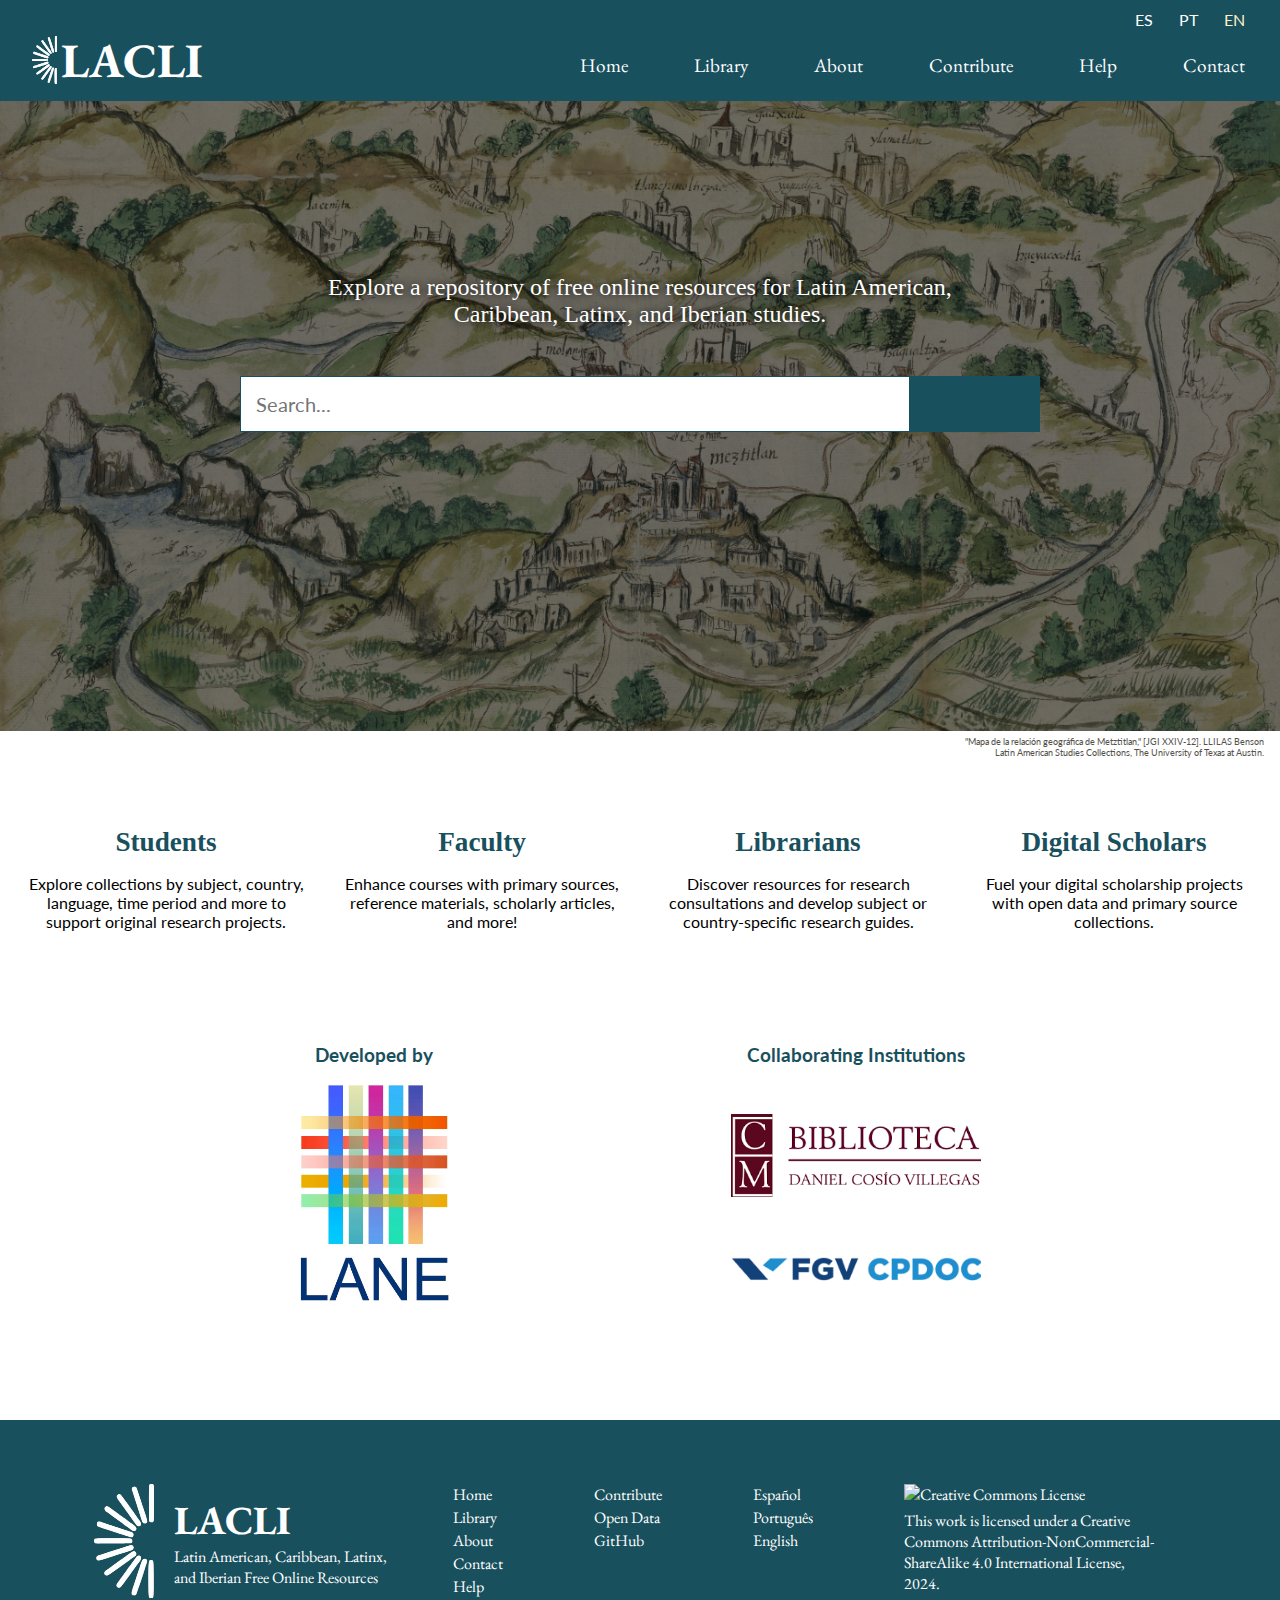
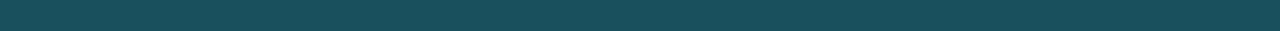
==== index.html @ 44d66b52 "comment out alert" ====
<!DOCTYPE html>
<html lang="en">
<head>
    <!-- Google tag (gtag.js) -->
    <script async src="https://www.googletagmanager.com/gtag/js?id=G-G8MVH2C5PD"></script>
    <script>
    window.dataLayer = window.dataLayer || [];
    function gtag(){dataLayer.push(arguments);}
    gtag('js', new Date());

    gtag('config', 'G-G8MVH2C5PD');
    </script>
    
    <meta charset="UTF-8">
    <meta http-equiv="X-UA-Compatible" content="IE=edge">
    <meta name="viewport" content="width=device-width, initial-scale=1.0">

    <meta name="description" content="Explore a repository of free online resources for Latin American, Caribbean, Latinx, and Iberian studies.">

    <link rel="icon" type="image/x-icon" href="favicon/favicon.ico">
    <link rel="apple-touch-icon" sizes="180x180" href="favicon/apple-touch-icon.png">
    <link rel="icon" type="image/png" sizes="32x32" href="favicon/favicon-32x32.png">
    <link rel="icon" type="image/png" sizes="16x16" href="favicon/favicon-16x16.png">
    <link rel="manifest" href="favicon/site.webmanifest">
    <link rel="mask-icon" href="favicon/safari-pinned-tab.svg" color="#19505c">
    <meta name="msapplication-TileColor" content="#19505c">
    <meta name="theme-color" content="#ffffff">

    <script src="https://kit.fontawesome.com/1d9765704f.js" crossorigin="anonymous"></script>
    <link rel="preconnect" href="https://fonts.googleapis.com">
    <link rel="preconnect" href="https://fonts.gstatic.com" crossorigin>
    <link href="https://fonts.googleapis.com/css2?family=EB+Garamond:wght@400;500;700&family=Lato:ital,wght@0,300;0,400;1,300;1,400&display=swap" rel="stylesheet">

    <link rel="stylesheet" href="styles.css">

    <title>LACLI</title>
</head>

<body>
    <!-- <div class="alert">
        <span class="closebtn" onclick="this.parentElement.style.display='none';">&times;</span>
        We've been nominated for the DH Awards! Please <a href="https://docs.google.com/forms/d/e/1FAIpQLSd5bY6j_jaICPzWMHSQL-MQmmgHy5JePwIykslnz2lop8YQ5g/viewform" target="_blank" rel="noopener noreferrer">vote for LACLI</a> under BEST DH DATASET before 3/30.
    </div> -->
    <header>
        
        <div class="header-content"> 
            <div class="languages">
                <ul class="lang-nav" id="language-navbar">
                    <li class="lang">
                        <a href="" data-lang="es" class="lang-link" aria-label="Español" lang="es">ES</a>
                    </li>
                    <li class="lang">
                        <a href="" data-lang="pt" class="lang-link" aria-label="Português" lang="pt">PT</a>
                    </li>
                    <li class="lang">
                        <a href="" data-lang="en" class="lang-link lang-link-active" aria-label="English" lang="en">EN</a>
                    </li>
                </ul>
            </div>
           <nav>
              <a href="index.html" class="nav-logo"><img src="media\whitesun.svg" alt="lacli-rays" class="lacli-rays-nav">LACLI</a>
              <ul class="nav-menu">
                <li class="nav-item">
                    <a href="index.html" class="nav-link" id="nav-home">Home</a>
                  </li>
                <li class="nav-item">
                    <a href="library.html" class="nav-link" id="nav-library">Library</a>
                </li>
                <li class="nav-item">
                    <a href="about.html" class="nav-link" id="nav-about">About</a>
                </li>
                <li class="nav-item">
                    <a href="https://docs.google.com/forms/d/e/1FAIpQLSfJGksX1uBHoNNTHSPsRv9wQp4K0yYc4a-OmLMUrciXYqfwMg/viewform" target="_blank" class="nav-link" id="nav-contribute">Contribute</a>
                </li>
                <li class="nav-item">
                    <a href="help.html" class="nav-link" id="nav-help">Help</a>
                </li>
                <li class="nav-item">
                    <a href="contact.html" class="nav-link" id="nav-contact">Contact</a>
                </li>
              </ul>
              <div class="hamburger">
                 <span class="bar"></span>
                 <span class="bar"></span>
                 <span class="bar"></span>
              </div>
           </nav>
        </div>
    </header>
    <section id="index-searchfield">
        <div class="hero-img" alt="&ldquo;Mapa de la Relación Geográfica de Metztitlan&rdquo; // Benson Latin American Collection">
            <div class="hero-content">
                <p id="hero-text">Explore a repository of free online resources for Latin American, Caribbean, Latinx, and Iberian studies.</p>
                <div class="hero-search-wrapper">
                    <input autocomplete="off" type="text" id="index-search" placeholder="Search...">
                    <button id="index-search-btn"><i class="fa-solid fa-magnifying-glass"></i></button>
                </div>
            </div>
        </div>
        <p class="credit">"Mapa de la relación geográfica de Metztitlan," [JGI XXIV-12]. LLILAS Benson Latin American Studies Collections, The University of Texas at Austin.</p>
    </section>
    <section id="index-content">
        <div class="index-item">
            <div class="populations">
                <div class="pop">
                    <h2><i class="fa-solid fa-graduation-cap"></i> <span id="students">Students</span></h2>
                    <p id="students-description">Explore collections by subject, country, language, time period and more to support original research projects.</p>
                </div>
                <div class="pop">
                    <h2><i class="fa-solid fa-chalkboard-user"></i> <span id="faculty">Faculty</span></h2>
                    <p id="faculty-description">Enhance courses with primary sources, reference materials, scholarly articles, and more!</p>
                </div>
                <div class="pop">
                    <h2><i class="fa-solid fa-building-columns"></i> <span id="librarians">Librarians</span></h2>
                    <p id="librarians-description">Discover resources for research consultations and develop subject or country-specific research guides.</p>
                </div>
                <div class="pop">
                    <h2><i class="fa-solid fa-feather"></i> <span id="digital-scholars">Digital Scholars</span></h2>
                    <p id="digital-scholars-description">Fuel your digital scholarship projects with open data and primary source collections.</p>
                </div>
            </div>
        </div>
        <div class="index-item">
            <div class="contributors">
                <div class="main-contributor">
                    <h3 id="developed-by">Developed by</h3>
                    <a href="https://salalm.org/lane" target="_blank"><img src="media/lane-logo.jpg" alt="LANE logo"></a>
                </div>
                <div class="collaborating-contributors">
                    <h3 id="collaborating-institutions">Collaborating Institutions</h3>
                    <a href="https://biblioteca.colmex.mx/" target="_blank"><img src="media/colmex-bib-logo.png" alt="Biblioteca Daniel Cosío Villegas"></a>
                    <a href="https://cpdoc.fgv.br/" target="_blank"><img src="media/FGV-CPDOC.png" alt="FGV CPDOC"></a>
                </div>
             </div>

        </div>
    </section>
    <footer class="footer-primary">
        <div class="footer-wrapper-primary">
            <div class="footer-identity">
                <img src="media\whitesun.svg" alt="lacli-rays" class="lacli-rays-footer">
                <div class="footer-identity-text">
                    <h2>LACLI</h2>
                    <p>Latin American, Caribbean, Latinx, and Iberian Free Online Resources</p>
                </div>
            </div>
            <div class="footer-col">
                <ul>
                    <li><a href="index.html" id="footer-home">Home</a></li>
                    <li><a href="library.html" id="footer-library">Library</a></li>
                    <li><a href="about.html" id="footer-about">About</a></li>
                    <li><a href="contact.html" id="footer-contact">Contact</a></li>
                    <li><a href="help.html" id="footer-help">Help</a></li>
                </ul>
            </div>
            <div class="footer-col">
                <ul>
                    <li><a href="https://docs.google.com/forms/d/e/1FAIpQLSfJGksX1uBHoNNTHSPsRv9wQp4K0yYc4a-OmLMUrciXYqfwMg/viewform" target="_blank" id="footer-contribute">Contribute</a></li>
                    <li><a href="https://docs.google.com/spreadsheets/d/17ngPVWCOFe4YpuDWhP37JJQIFIrrDL0qYbX28iLneWo/edit?usp=sharing" target="_blank" id="footer-open-data">Open Data</a></li>
                    <li><a href="https://github.com/esilberberg/lacli" target="_blank">GitHub</a></li>
                </ul>
            </div>
            <div class="footer-col">
                <ul id="footer-language">
                    <li><a href="" data-lang="es" aria-label="Español" lang="es">Español</a></li>
                    <li><a href="" data-lang="pt" aria-label="Português" lang="pt">Português</a></li>
                    <li><a href="" data-lang="en" aria-label="English" lang="en">English</a></li>
                </ul>
            </div>
            <div class="footer-col" id="cc">
                <a rel="license" href="http://creativecommons.org/licenses/by-nc-sa/4.0/" target="_blank"><img alt="Creative Commons License" src="https://i.creativecommons.org/l/by-nc-sa/4.0/80x15.png" /><p></a><span id="cc-license-1">This work is licensed under a</span> <a rel="license" href="http://creativecommons.org/licenses/by-nc-sa/4.0/" target="_blank" id="cc-license-2">Creative Commons Attribution-NonCommercial-ShareAlike 4.0 International License, 2024.</a></p>
            </div>
        </div>
    </footer>
<script src="scripts/navigation.js"></script>
<script src="scripts/initQuery.js"></script>
<script src="./translation/navbar.js"></script>
<script src="./translation/index.js"></script>
</body>
---- styles.css ----
*{
    padding: 0;
    margin: 0;
}

:root {
    --primary: #19505D;
    --secondary: #54514a;
    --tertiary: #9B0000;
    --highlight: #FDEFC8;
}

/* ------  ALERT -------- */
/* .alert {
    padding: 20px;
    background-color: #f44336;
    color: white;
    font-family: 'Lato', sans-serif;
    text-align: center;
  }

  .alert a {
    color: var(--highlight)
  }
  .alert a:hover {
    color: var(--primary);
  }
  
  .closebtn {
    margin-left: 15px;
    color: white;
    font-weight: bold;
    float: right;
    font-size: 22px;
    line-height: 20px;
    cursor: pointer;
    transition: 0.3s;
  }
  
  .closebtn:hover {
    color: black;
  } */




/* ----- HEADER ----- */
header {
    background-color: var(--primary);
    font-family: 'EB Garamond', serif;
}

header li{
    list-style: none;
}

header a{
    color: white;
    text-decoration: none;
}

.header-content {
    max-width: 1500px;
    padding: 0 2rem;
    margin: 0 auto;
}

/* ----- HEADER LANGUAGE ----- */
.lang-nav {
    display: flex;
    justify-content: flex-end;
    align-items: center;
    padding-top: 10px;
}
.lang {
    padding-left: 20px;
    font-family: 'Lato', sans-serif;
}

.lang-link {
    border: 3px solid transparent;
    transition: 0.3s ease-out;
}

.lang-link-active {
    color: var(--highlight);
}

/* ----- HEADER NAVIGATION ----- */

nav{
    min-height: 70px;
    display: flex;
    justify-content: space-between;
    align-items: center;
  }

.nav-logo{
    font-size: 3rem;
    font-weight: 700;
    display: flex;
    align-items: center;
    padding-bottom: 10px;
}

.lacli-rays-nav {
    width: 25px;
    padding-right: 4px;
}

.nav-menu{
    display: flex;
    justify-content: space-between;
    align-items: center;
    gap: 60px;
}

.nav-link{
    padding: 5px 0;
    border: 3px solid transparent;
    font-size: 1.2rem;
    transition: 0.3s ease-out;
}

.nav-link i {
    font-size: 1.6rem;
}

.nav-link:hover{
    border-bottom-color: white;
}

.hamburger{
    display: none;
    cursor: pointer;
}

.bar{
    display: block;
    width: 25px;
    height: 3px;
    margin: 5px auto;
    -webkit-transition: all 0.3s ease;
    transition: all 0.3s ease;
    background-color: white;
}

@media(max-width:1000px){
    .hamburger{
      display: block;
    }
   .hamburger.active-hamburger .bar:nth-child(2){
      opacity: 0;
    }
   .hamburger.active-hamburger .bar:nth-child(1){
      transform: translateY(8px) rotate(45deg);
    }
   .hamburger.active-hamburger .bar:nth-child(3){
      transform: translateY(-8px) rotate(-45deg);
    }
   .nav-menu{
      position: fixed;
      left: -100%;
      top: 99px;
      gap: 0;
      flex-direction: column;
      background-color: var(--secondary);
      width: 100%;
      text-align: center;
      transition: 0.3s;
      padding: 20px 0 100vh 0;
      z-index: 100;
    }
   .nav-item{
      margin: 16px 0;
    }
   .nav-menu.active-hamburger{
      left: 0;
    }
}

/* ----- INDEX HERO ----- */
#index-searchfield .hero-img {
    background-image: linear-gradient(rgba(0, 0, 0, 0.5), rgba(0, 0, 0, 0.5)), url("media/mapa-metztitlan.png");
    position: relative;
    height: 70vh;
    overflow: hidden;
    background-size: cover;
    background-repeat: no-repeat;
    background-position: center;
}

#index-searchfield .hero-content {
    position: absolute;
    top: 40%;
    left: 50%;
    transform: translate(-50%, -50%);
    overflow: hidden;
    text-align: center;
    width: 80vw;
    max-width: 800px;
}

#index-searchfield .hero-content p {
    color: white;
    font-size: 1.5rem;
    margin: 0 auto 3rem auto;
    text-shadow: 0 0 10px black;
    max-width: 680px;
}

#index-searchfield .hero-search-wrapper {
    display: flex;
    justify-content: center;

}

#index-search {
    width: 100%;
    border: 1px solid var(--primary);
    border-radius: 0;
    border-right: none;
    padding: 15px 0 15px 15px;
    font-family: 'Lato', sans-serif;
    font-size: 20px;
}

textarea:focus, input:focus{
    outline: none;
}

#index-search-btn {
    width: 20%;
    border: none;
    color: white;
    background-color: var(--primary);
    font-size: 18px;
}

#index-search-btn i {
    font-size: 20px;
}

#index-search-btn:hover {
    background: var(--tertiary);
    cursor: pointer;
}

.credit {
    font-family: 'Lato', sans-serif;
    font-size: 9px;
    text-align: right;
    /* width: 40%; */
    max-width: 300px;
    padding: 0.3rem 1rem 0 0;
    position: absolute;
    right: 0;
    color: var(--secondary);
}

/* ----- MAIN ----- */
main {
    max-width: 800px;
    margin: 0 auto 6rem auto;
    padding: 0 1rem;
    font-family: 'Lato', sans-serif;
}

/* ----- INDEX CONTENT ----- */
#index-content {
    max-width: 1300px;
    margin: 0 auto;
    padding: 0 1rem;
}

#index-content h3 {
    color: var(--primary);
    font-family: 'Lato', sans-serif;
    padding-bottom: 1rem;
    font-size: 1.2rem;
}

.index-item {
    margin-bottom: 7rem;
}

.populations {
    display: flex;
    flex-wrap: wrap;
    justify-content: space-between;
    margin-top: 6rem;
}

.pop {
    text-align: center;
    flex: 0 0 25%;
    max-width: 300px;
}

.index-item h2 {
    font-size: 1.7rem;
    color: var(--primary);
    padding-bottom: 1rem;
}

.index-item p {
    font-family: 'Lato', sans-serif;
    padding: 0 10px;
}

@media(max-width: 980px){
    .populations {
        row-gap: 4rem;
        justify-content: space-around;
    }
    .pop {
        text-align: center;
        flex: 0 0 50%;
        max-width: 40%;
    }
}

@media(max-width: 690px){
    .pop {
        flex: 0 0 100%;
        max-width: 70%;
    }
}

.contributors {
    display: flex;
    justify-content: space-evenly;
    /* align-items: flex-start; */
    padding: 0;
}

.main-contributor {
    text-align: center;
    max-width: 150px;
}

.collaborating-contributors {
    display: flex;
    flex-direction: column;
    align-items: center;
    row-gap: 2rem;
}

.main-contributor img {
    width: 100%;
    object-fit: cover;
}

.collaborating-contributors img {
    width: 250px;
    object-fit: cover;
} 

@media(max-width: 690px){
    .contributors {
        flex-direction: column;
        align-items: center;
    }
    .collaborating-contributors {
        padding: 5rem 0 3rem 0;
    }
    .main-contributor h3{
        text-align: center;
    }
    .main-contributor img {
        max-width: 120px;
    }
    .collaborating-contributors img {
        height: 60px;
    }

    .subpage .collaborating-contributors {
        padding: 0;
    }

    .subpage .main-contributor img {
        max-width: 100px;
    }
}


/* ----- FOOTERS ----- */

/* Secondary Footer: Only on library.html */
footer.footer-secondary {
    font-family: 'EB Garamond', serif;
    color: var(--secondary);
    text-align: center;
    font-size: 0.8rem;
    padding: 3rem 3rem 1rem 3rem;
}

/* Primary Footer: On all other pages */
footer.footer-primary {
    background-color: var(--primary);
    width: 100%;
}

.footer-wrapper-primary {
    padding: 4rem 4rem 2rem 4rem;
    font-family: 'EB Garamond', serif;
    color: white;
    font-size: 1rem;
    display: flex;
    justify-content: space-around;
    max-width: 1500px;
    margin: 0 auto;
}

.footer-identity {
    width: 300px;
    display: flex;
    align-items: center
}

.lacli-rays-footer {
    width: 60px;
    padding-right: 20px;
}

.footer-identity h2 {
    font-size: 2.5rem;
}

.footer-identity-text {
    margin: 0;
    padding: 0;
}

.footer-wrapper-primary li {
    list-style: none;
    padding-bottom: 2px;
}

.footer-wrapper-primary a {
    color: white;
    text-decoration: none;
}

.footer-wrapper-primary a:hover {
    color: var(--highlight);
}

.footer-col {
    padding-right: 2rem;
}

#cc {
    width: 250px;
}

#cc img {
    display: block;
    padding-bottom: 5px;
}

@media(max-width: 1050px){
    .footer-wrapper-primary {
        flex-wrap: wrap;
        justify-content: space-between
    }
    #cc {
        padding-top: 3rem;
        width: 100%;
        font-size: 0.8rem;
    }
}
@media(max-width: 750px){
    .footer-wrapper-primary {
        display: block;
        padding: 4rem 2rem 0 2rem;
    }
    .footer-identity {
        border-bottom: 4px solid white;
        width: 100%;
        padding-bottom: 10px;
        margin: 0 auto 2rem auto;
        text-align: center;
        display: block;
    }
    .lacli-rays-footer {
        padding: 0;
        width: 40px;
    }
    .footer-col {
        padding: 0 0 2.5rem 0;
    }
    .footer-col ul {
        display: flex;
        justify-content: space-evenly;
        max-width: 300px;
        margin: 0 auto;
    }
    #cc {
        text-align: center;
    }
    #cc img {
        display: inline-block;
    }
}

/* ----- LIBRARY ----- */
#library-searchfield {
    margin-top: 3rem;
}

.search-tools {
    display: flex;
    padding-top: 20px;
    gap: 18px;
}

.search-tools button {
    border: none;
    color: white;
    font-size: 0.8rem;
    background-color: var(--primary);
    padding: 0.8rem 1rem;
    border-radius: 4px;
    cursor: pointer;
}

.search-tools button:hover {
    background-color: var(--tertiary);
}

.library-search-wrapper {
    width: 80%;
    height: 3rem;
    display: flex;
}

#library-search {
    width: 100%;
    border: 1px solid var(--primary);
    border-radius: 0;
    border-right: none;
    padding: 0.5rem 0 0.5rem 1rem;
    font-family: 'Lato', sans-serif;
    font-size: 16px;
}

#library-search-btn {
    width: 15%;
    border: none;
    color: white;
    background-color: var(--primary);
    font-size: 18px;
}

#library-search-btn:hover {
    background-color: var(--tertiary);
    cursor: pointer;
}

#search-summary{
    margin: 3rem 0;
    padding: 10px 0 10px 1rem;
    font-size: 0.9rem;
    font-style: italic;
    background-color: var(--highlight);
}

.top-button {
    position: fixed;
    bottom: 20px;
    right: 20px;
    display: none;
    z-index: 99;
    border: none;
    background-color: transparent;
    font-size: 2.5rem;
    color: var(--tertiary);
    cursor: pointer;
  }

#loadMore {
    border: none;
    border-radius: 4px;
    color: white;
    background-color: var(--primary);
    font-size: 14px;
    padding: 12px;
    margin-top: 20px;
}

#loadMore:hover {
    cursor: pointer;
    background-color: var(--tertiary);
}

@media(max-width: 800px){
    .search-top-line {
        flex-direction: column;
        align-items: flex-start;
        gap: 1.5rem;
    }
    .library-search-wrapper {
        width: 100%;
    }
}

/* ----- RESOURCE DISPLAY ----- */
.resource {
    margin: 2rem 0;
}

.resource h2 {
    font-size: 1.3rem;
    font-family: 'EB Garamond', serif;
    padding: 0;
    margin: 0;
    line-height: 1.2;
}

.resource a {
    color: var(--primary);
    text-decoration: none;
}

.resource a:hover {
    color: var(--tertiary);
}

.institution {
    font-style: italic;
    padding-bottom: 0.4rem;
}

.resource p {
    font-size: 0.9rem;
    font-weight: 300;
}

.heading {
    margin-bottom: 0.5rem;
}

.heading p {
    margin-bottom: 0.3rem;
}

.inline-label, .label {
    color: var(--tertiary);
}

.resource-accordion {
    background-color: white;
    color: var(--secondary);
    cursor: pointer;
    border: none;
    text-align: left;
    outline: none;
    font-size: 0.8rem;
    transition: 0.2s;
  }
  
.resource-accordion-active, .resource-accordion:hover {
    background-color: white;
    color: var(--primary);
}

.resource-accordion:focus {
    outline: none;
    border: 1px solid blue;
}
  
.resource-panel {
    padding: 0 18px;
    display: none;
    background-color: white;
    overflow: hidden;
}

.field {
    margin-top: 0.5rem;
}


/* ----- LOADER ----- */
#loader {
    margin-top: 60px;
}
.loader {
    border: 8px solid #f3f3f3;
    border-top: 8px solid var(--tertiary);
    border-radius: 50%;
    width: 50px;
    height: 50px;
    animation: spin 2s linear infinite;
    margin: auto;
  }
  
  @keyframes spin {
    0% { transform: rotate(0deg); }
    100% { transform: rotate(360deg); }
}
  
.loading-overlay {
    position: fixed;
    top: 0;
    left: 0;
    bottom: 0;
    right: 0;
    background-color: rgba(0, 0, 0, 0.5);
    z-index: 1;
    display: flex;
    align-items: center;
    justify-content: center;
}


/* ----- SUBPAGES ----- */
.subpage h1 {
    font-family: 'EB Garamond', serif;
    font-size: 2.5rem;
    margin: 3rem 0 2rem 0;
    text-align: center;
}

.subpage a {
    color: var(--primary);
    text-decoration: underline;
}

.subpage a:hover {
    color: var(--tertiary)
}

.subpage h2 {
    margin-top: 2.5rem;
    padding-bottom: 1rem;
    font-family: 'EB Garamond', serif;
}

.subpage p {
    margin-bottom: 1rem;
}

.subpage ul {
    list-style-type: circle;
    padding-left: 2rem;
}

.subpage li {
    padding-bottom: 1rem;
}


/* ----- ABOUT ----- */
.team {
    padding-top: 3rem;
}

.team-member {
    margin-bottom: 1rem;
}

.team-member p {
    margin-bottom: 0;
    color: black
}

.team-title {
    font-style: italic;
    font-weight: 200;
    margin: 0;
}

#collaborators-heading {
    cursor: pointer;
}

#collaborators-accordion {
    display: none;
  }
  
  #collaborators-accordion.collaborators-accordion-active {
    display: block;
  }


/* ----- HELP ----- */
.help-accordion-wrapper {
    padding-bottom: 150px;
}

.help-accordion-btn {
    background-color: #eee;
    font-family: 'Lato', sans-serif;
    font-size: 1rem ;
    color: #444;
    cursor: pointer;
    padding: 18px;
    width: 100%;
    text-align: left;
    border: none;
    outline: none;
    transition: 0.4s;
}
  
.help-accordion-active, .help-accordion-btn:hover {
    background-color: var(--highlight);
}

.help-accordion-btn:after {
    content: '\0002B'; /* Unicode character for "plus" sign (+) */
    font-size: 18px;
    font-weight: 600;
    color: #777;
    float: right;
    margin-left: 5px;
}
  
.help-accordion-active:after {
    content: "\02013"; /* Unicode character for "minus" sign (-) */
}

.help-accordion-btn:focus {
    outline: none;
    border: 1px solid blue;
}

.help-accordion-panel {
    padding: 0 18px;
    max-height: 0;
    overflow: hidden;
    transition: max-height 0.2s ease-out;
}

.help-accordion-panel ul {
    padding: 1rem 2rem 2rem 2rem;
}
.help-accordion-panel p {
    padding: 1rem 2rem 2rem 0;
}

.sample-questions li {
    padding-bottom: 0;
}

.sample-question-suggestion {
    list-style: none;
    font-style: italic;
    padding-bottom: 2rem !important;
    color: var(--tertiary);
}

@media(max-width: 500px){
    .help-accordion-btn:after {
        content: none;
    }
    .help-accordion-active:after {
        content: none;
    }
}

/* ----- CONTACT ----- */
#contact {
    display: flex;
    gap: 2rem;
}

.form-control {
    width: 500px;
    font-family: 'Lato', sans-serif;
    padding: 1rem 0.5rem;
    font-size: 1rem;
}

.col {
    margin-bottom: 1rem;
}

.contact-btn {
    border: none;
    background-color: var(--primary);
    color: white;
    padding: 1rem;
    margin-top: 1rem;
    width: 50%;
    cursor: pointer;
    border-radius: 3px;
    font-size: 1rem;
}

.contact-btn:hover {
    background-color: var(--tertiary);
}

.sent {
    text-align: center;
    padding-bottom: 500px;
}

@media(max-width: 750px){
    #contact {
        display: block;
        gap: 0;
    }
    .contact-form {
        margin-top: 4rem;
    }
    #contact form {
        width: 95%;
    }
    .form-control {
        width: 100%;
    }
}
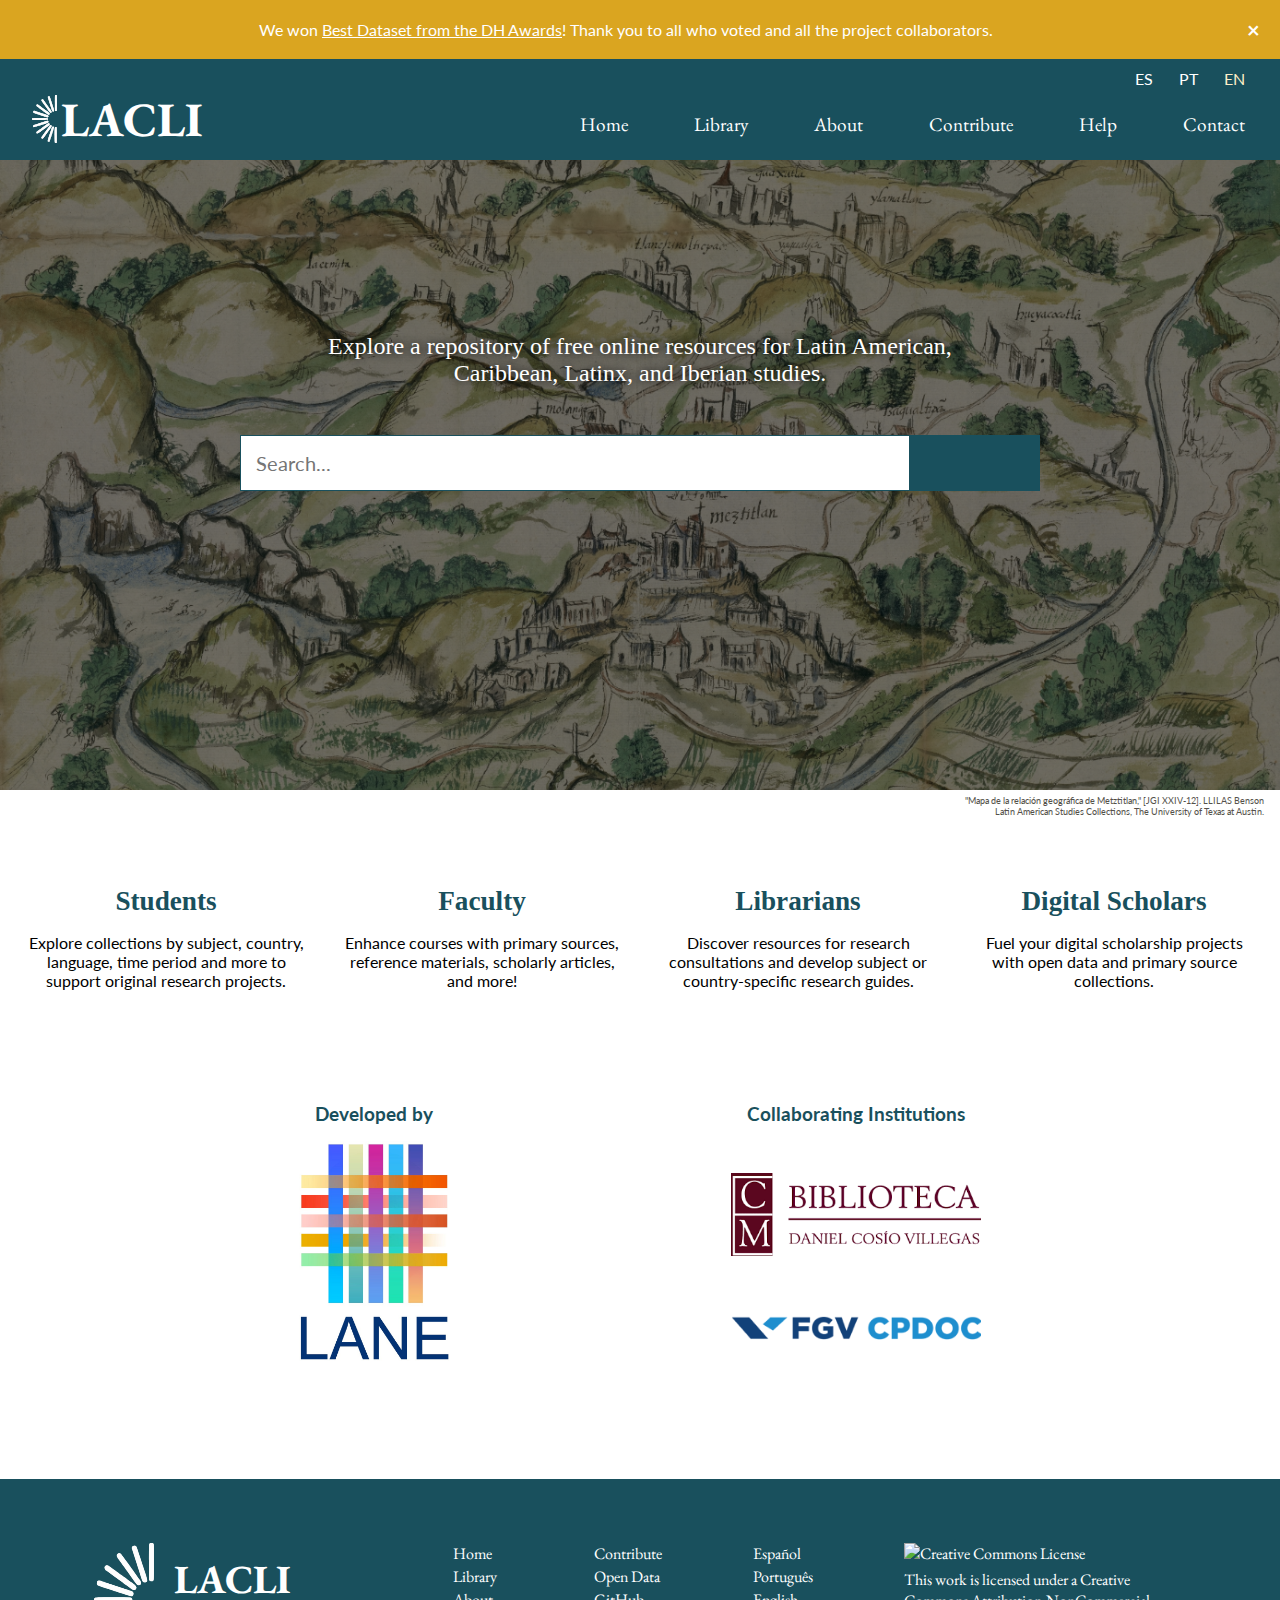
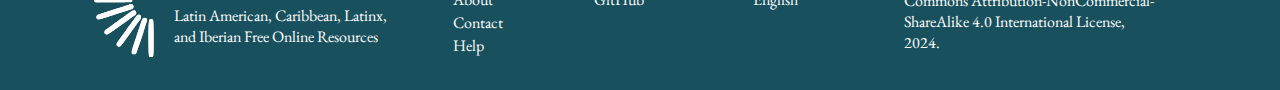
==== commit ad109263: "DH award win banner" ====
--- a/index.html
+++ b/index.html
@@ -37,10 +37,10 @@
 </head>
 
 <body>
-    <!-- <div class="alert">
+    <div class="alert">
         <span class="closebtn" onclick="this.parentElement.style.display='none';">&times;</span>
-        We've been nominated for the DH Awards! Please <a href="https://docs.google.com/forms/d/e/1FAIpQLSd5bY6j_jaICPzWMHSQL-MQmmgHy5JePwIykslnz2lop8YQ5g/viewform" target="_blank" rel="noopener noreferrer">vote for LACLI</a> under BEST DH DATASET before 3/30.
-    </div> -->
+        We won <a href="http://dhawards.org/dhawards2023/results/" target="_blank" rel="noopener noreferrer">Best Dataset from the DH Awards</a>! Thank you to all who voted and all the project collaborators.
+    </div>
     <header>
         
         <div class="header-content"> 
--- a/styles.css
+++ b/styles.css
@@ -11,19 +11,19 @@
 }
 
 /* ------  ALERT -------- */
-/* .alert {
+.alert {
     padding: 20px;
-    background-color: #f44336;
+    background-color: goldenrod;
     color: white;
     font-family: 'Lato', sans-serif;
     text-align: center;
   }
 
   .alert a {
-    color: var(--highlight)
+    color: white;
   }
   .alert a:hover {
-    color: var(--primary);
+    color: var(--highlight);
   }
   
   .closebtn {
@@ -39,7 +39,7 @@
   
   .closebtn:hover {
     color: black;
-  } */
+  }
 
 
 
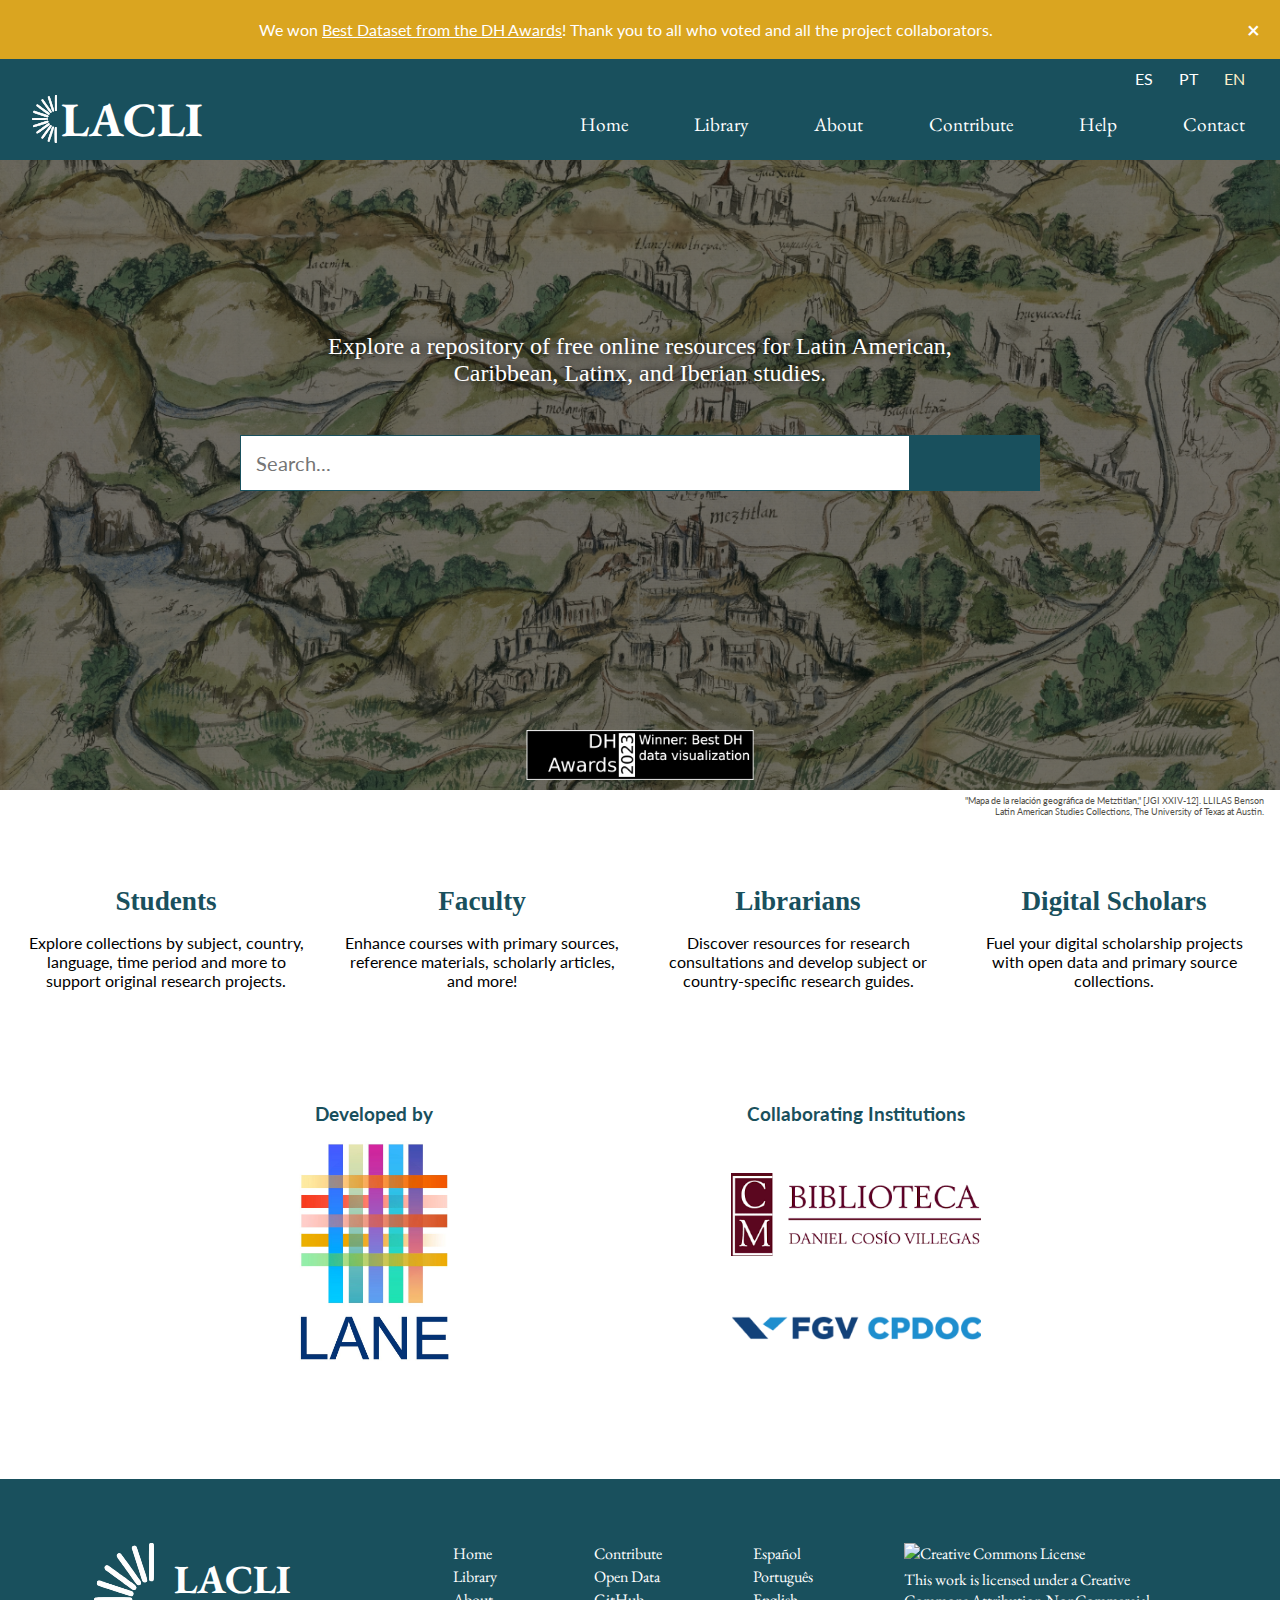
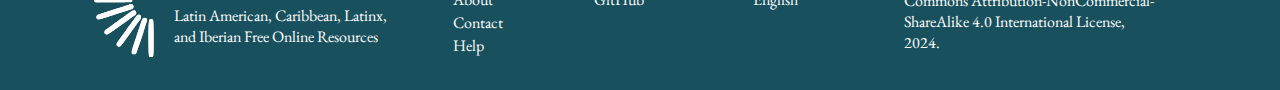
==== commit 6af52a22: "added DH award" ====
--- a/index.html
+++ b/index.html
@@ -96,6 +96,9 @@
                     <button id="index-search-btn"><i class="fa-solid fa-magnifying-glass"></i></button>
                 </div>
             </div>
+            <div class="hero-award-wrapper">
+                <img src="media/dhaward.png" alt="DH Award">
+            </div>
         </div>
         <p class="credit">"Mapa de la relación geográfica de Metztitlan," [JGI XXIV-12]. LLILAS Benson Latin American Studies Collections, The University of Texas at Austin.</p>
     </section>
--- a/styles.css
+++ b/styles.css
@@ -145,7 +145,7 @@
     background-color: white;
 }
 
-@media(max-width:1000px){
+@media(max-width:1200px){
     .hamburger{
       display: block;
     }
@@ -201,6 +201,23 @@
     max-width: 800px;
 }
 
+.hero-award-wrapper {
+    position: absolute;
+    bottom: 0;
+    left: 50%; 
+    transform: translateX(-50%);
+    display: flex;
+    align-items: flex-end;
+    justify-content: center;
+    height: 100px;
+}
+
+.hero-award-wrapper img {
+    max-height: 100%;
+    height: 50px;
+    padding-bottom: 10px; 
+}
+
 #index-searchfield .hero-content p {
     color: white;
     font-size: 1.5rem;
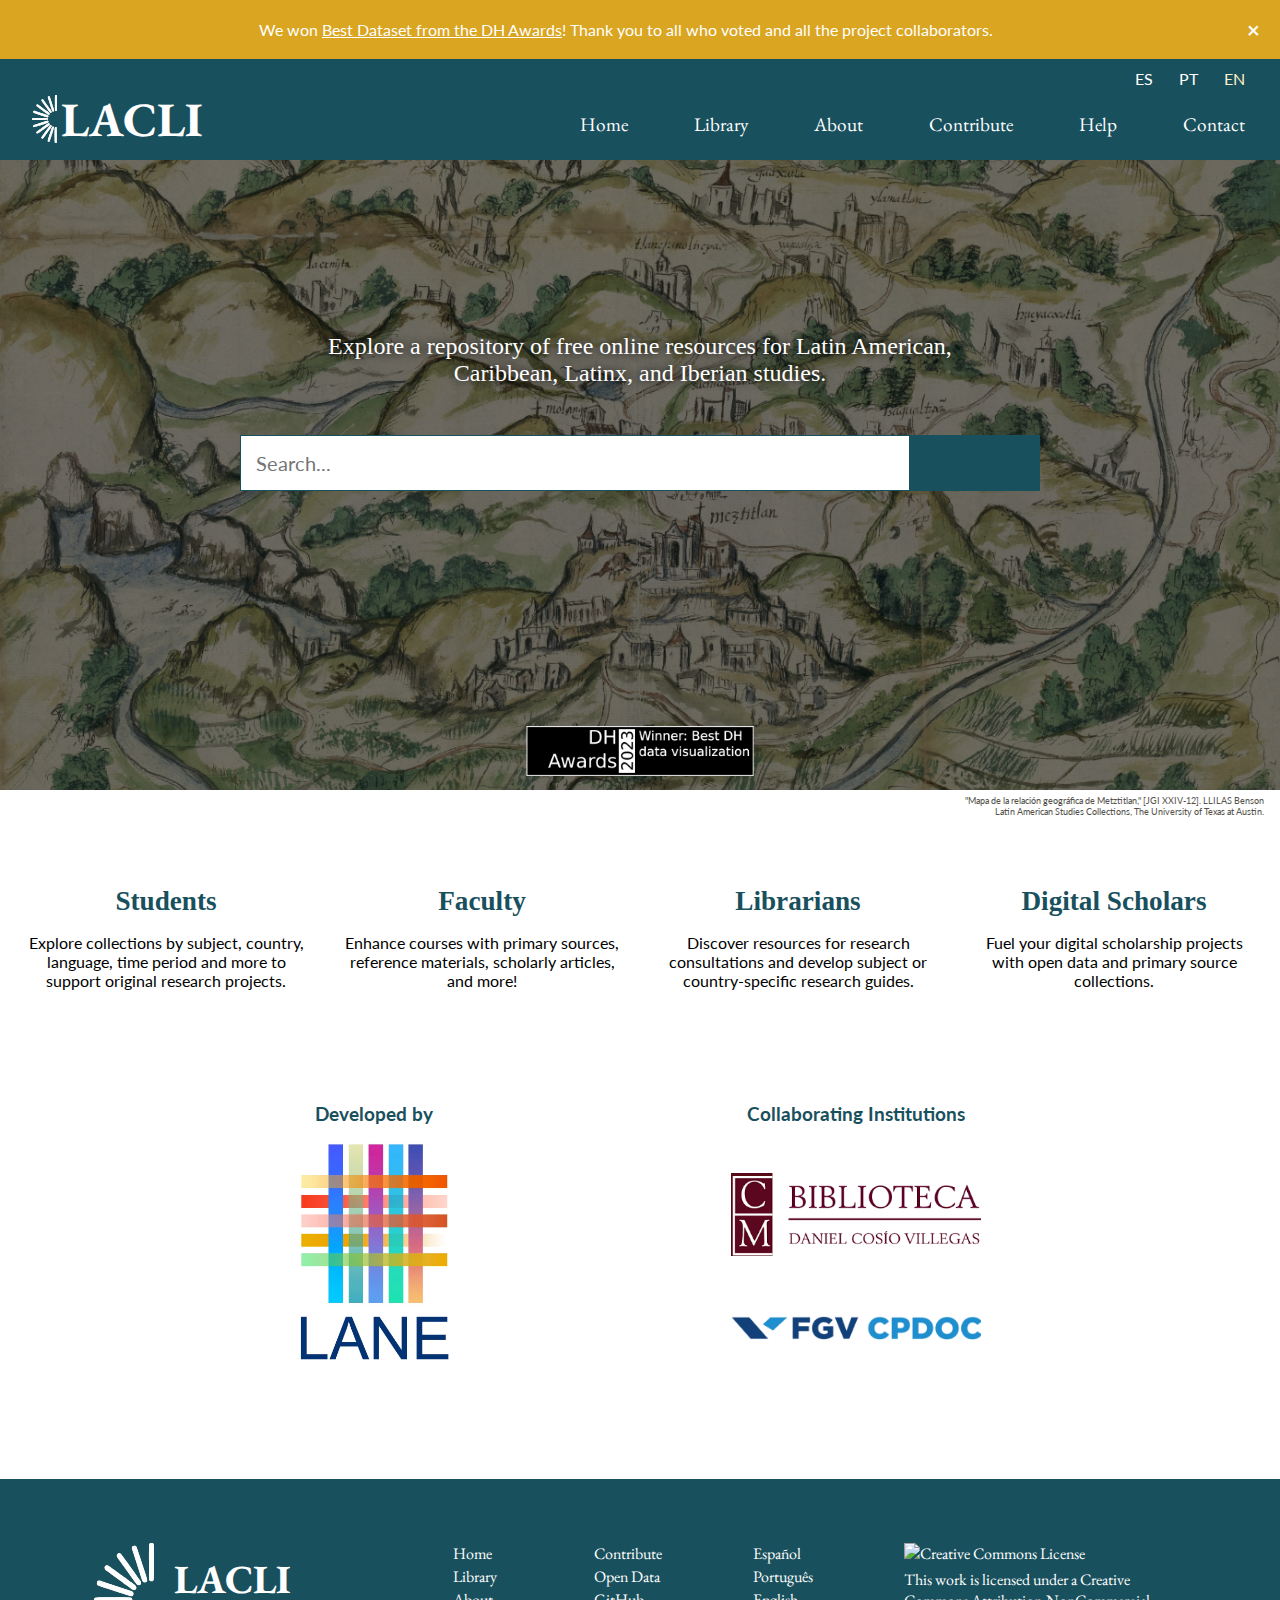
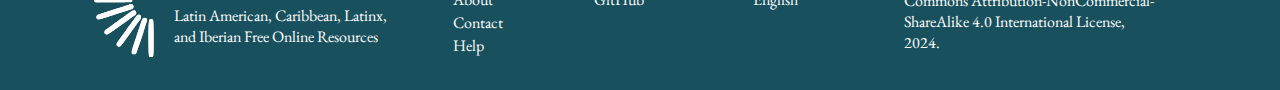
==== commit cb1e988b: "add award link" ====
--- a/index.html
+++ b/index.html
@@ -97,7 +97,7 @@
                 </div>
             </div>
             <div class="hero-award-wrapper">
-                <img src="media/dhaward.png" alt="DH Award">
+                <a href="http://dhawards.org/dhawards2023/results/" target="_blank" rel="noopener noreferrer"><img src="media/dhaward.png" alt="DH Award"></a>
             </div>
         </div>
         <p class="credit">"Mapa de la relación geográfica de Metztitlan," [JGI XXIV-12]. LLILAS Benson Latin American Studies Collections, The University of Texas at Austin.</p>
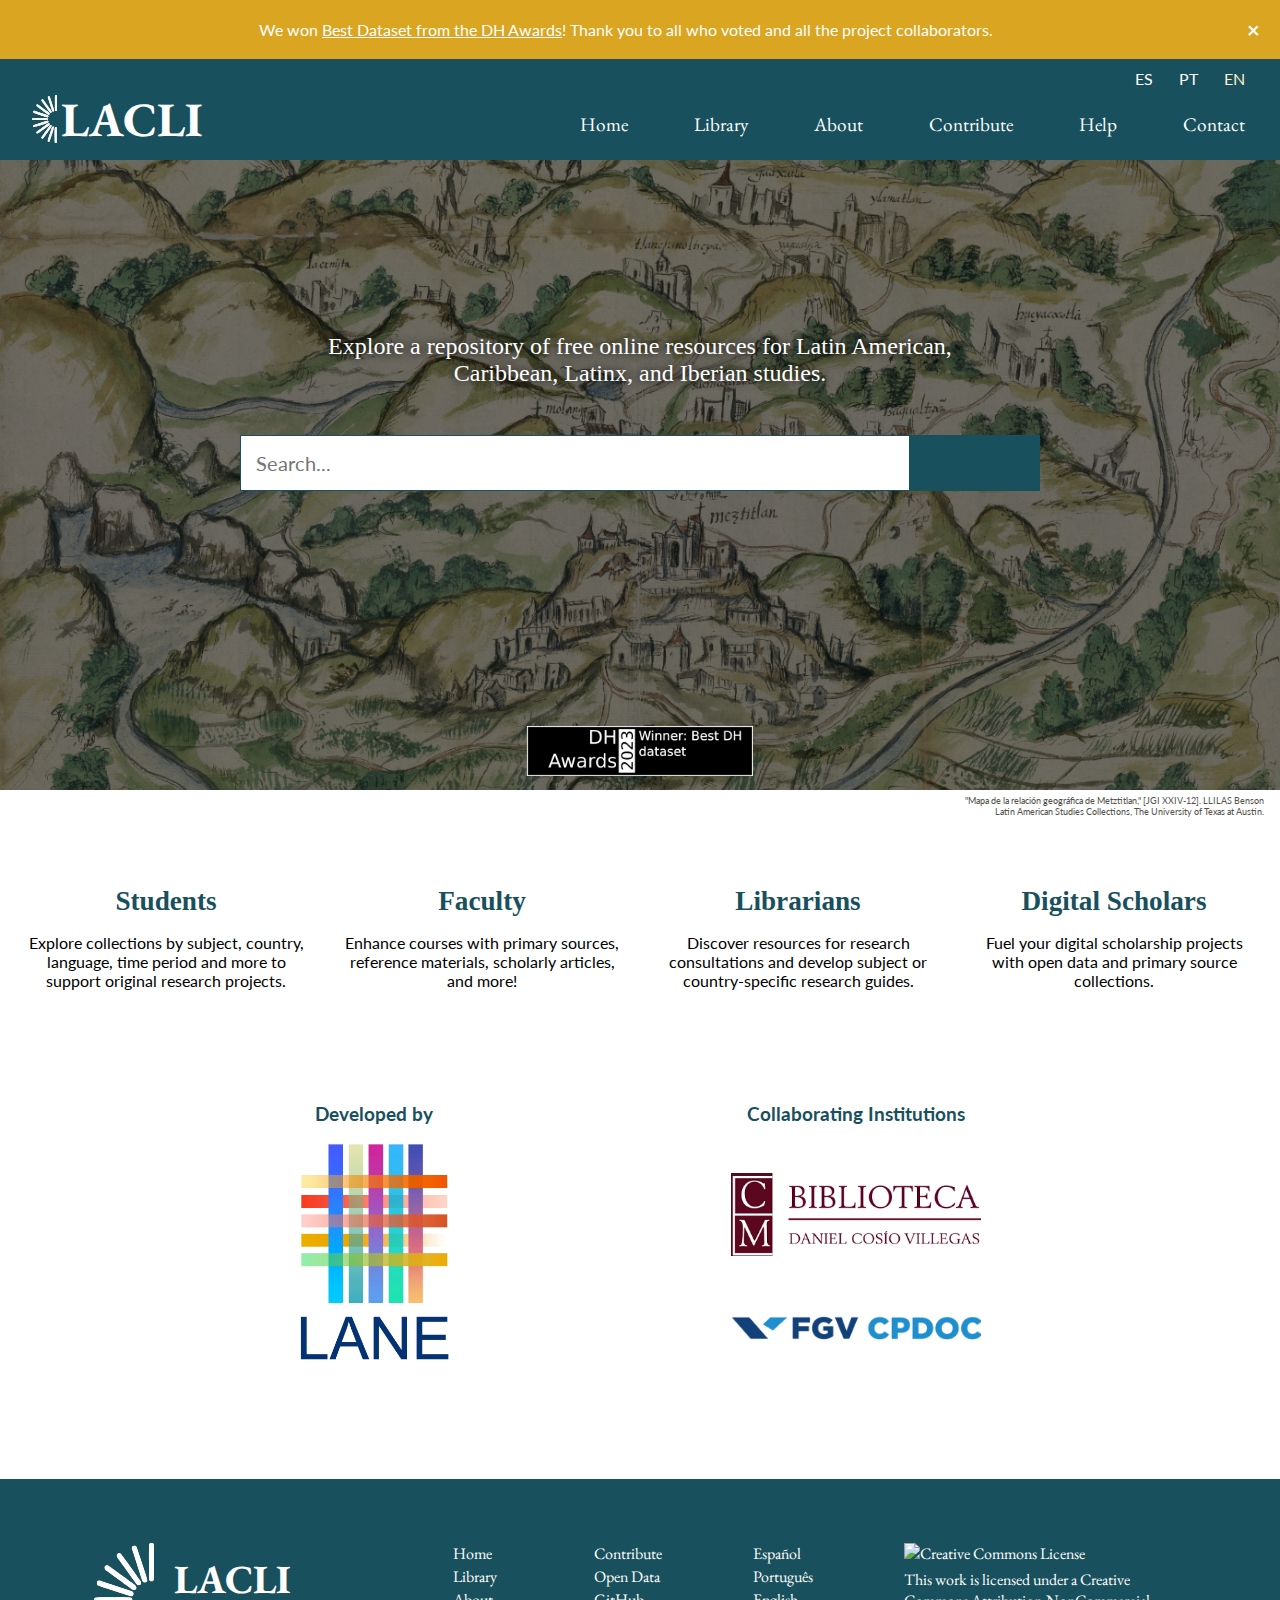
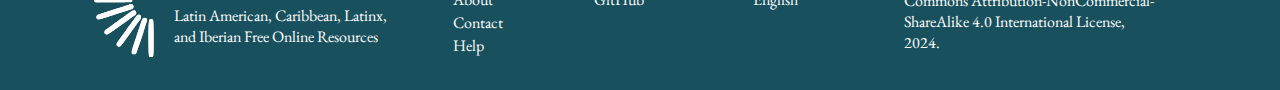
==== commit 11d0729f: "fix DH award logo" ====
--- a/index.html
+++ b/index.html
@@ -97,7 +97,7 @@
                 </div>
             </div>
             <div class="hero-award-wrapper">
-                <a href="http://dhawards.org/dhawards2023/results/" target="_blank" rel="noopener noreferrer"><img src="media/dhaward.png" alt="DH Award"></a>
+                <a href="http://dhawards.org/dhawards2023/results/" target="_blank" rel="noopener noreferrer"><img src="media/DHAwards2023-dataset.png" alt="DH Award"></a>
             </div>
         </div>
         <p class="credit">"Mapa de la relación geográfica de Metztitlan," [JGI XXIV-12]. LLILAS Benson Latin American Studies Collections, The University of Texas at Austin.</p>
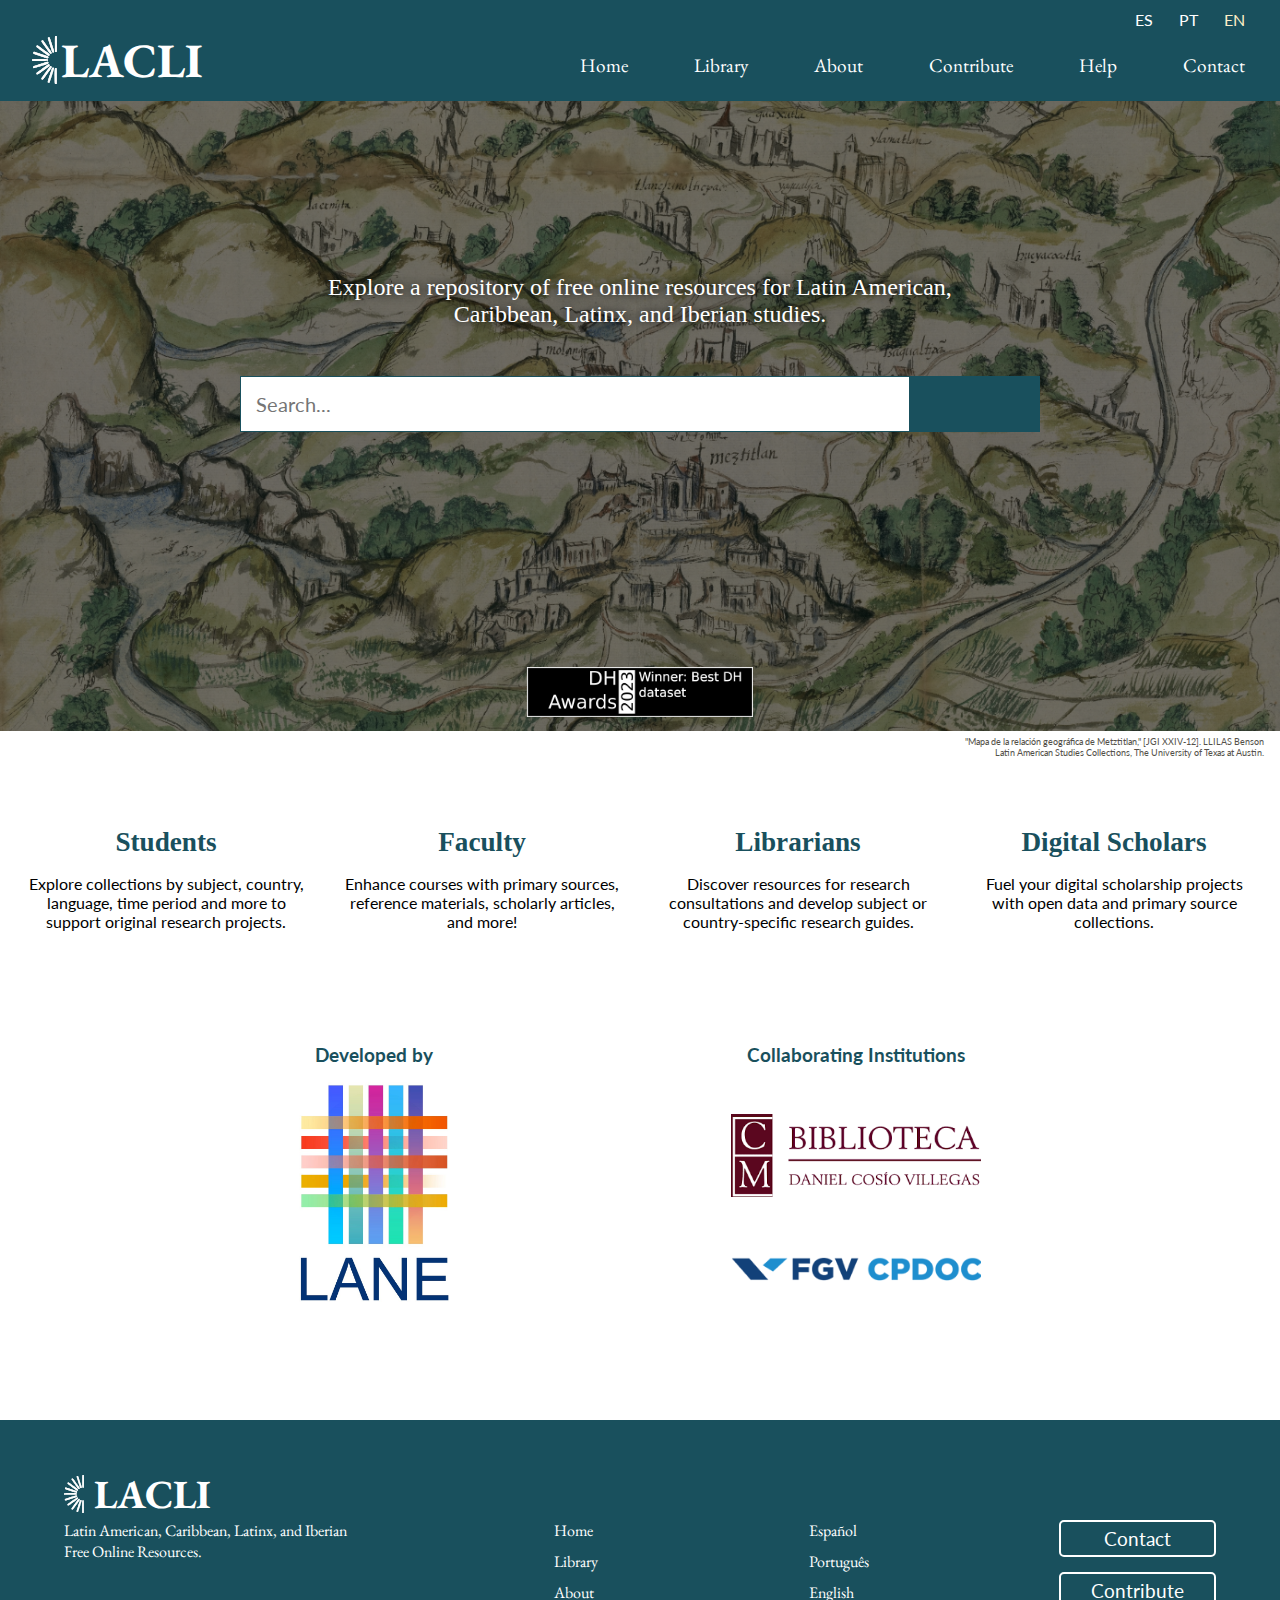
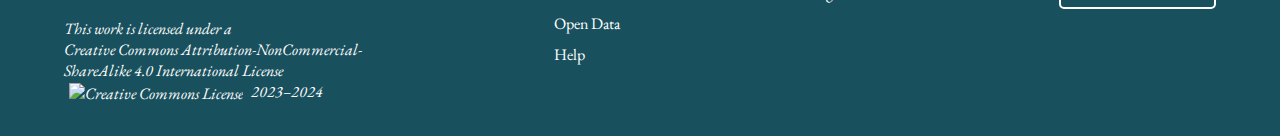
==== commit 0dc6afe1: "new footer" ====
--- a/index.html
+++ b/index.html
@@ -37,10 +37,10 @@
 </head>
 
 <body>
-    <div class="alert">
+    <!-- <div class="alert">
         <span class="closebtn" onclick="this.parentElement.style.display='none';">&times;</span>
         We won <a href="http://dhawards.org/dhawards2023/results/" target="_blank" rel="noopener noreferrer">Best Dataset from the DH Awards</a>! Thank you to all who voted and all the project collaborators.
-    </div>
+    </div> -->
     <header>
         
         <div class="header-content"> 
@@ -138,45 +138,12 @@
 
         </div>
     </section>
-    <footer class="footer-primary">
-        <div class="footer-wrapper-primary">
-            <div class="footer-identity">
-                <img src="media\whitesun.svg" alt="lacli-rays" class="lacli-rays-footer">
-                <div class="footer-identity-text">
-                    <h2>LACLI</h2>
-                    <p>Latin American, Caribbean, Latinx, and Iberian Free Online Resources</p>
-                </div>
-            </div>
-            <div class="footer-col">
-                <ul>
-                    <li><a href="index.html" id="footer-home">Home</a></li>
-                    <li><a href="library.html" id="footer-library">Library</a></li>
-                    <li><a href="about.html" id="footer-about">About</a></li>
-                    <li><a href="contact.html" id="footer-contact">Contact</a></li>
-                    <li><a href="help.html" id="footer-help">Help</a></li>
-                </ul>
-            </div>
-            <div class="footer-col">
-                <ul>
-                    <li><a href="https://docs.google.com/forms/d/e/1FAIpQLSfJGksX1uBHoNNTHSPsRv9wQp4K0yYc4a-OmLMUrciXYqfwMg/viewform" target="_blank" id="footer-contribute">Contribute</a></li>
-                    <li><a href="https://docs.google.com/spreadsheets/d/17ngPVWCOFe4YpuDWhP37JJQIFIrrDL0qYbX28iLneWo/edit?usp=sharing" target="_blank" id="footer-open-data">Open Data</a></li>
-                    <li><a href="https://github.com/esilberberg/lacli" target="_blank">GitHub</a></li>
-                </ul>
-            </div>
-            <div class="footer-col">
-                <ul id="footer-language">
-                    <li><a href="" data-lang="es" aria-label="Español" lang="es">Español</a></li>
-                    <li><a href="" data-lang="pt" aria-label="Português" lang="pt">Português</a></li>
-                    <li><a href="" data-lang="en" aria-label="English" lang="en">English</a></li>
-                </ul>
-            </div>
-            <div class="footer-col" id="cc">
-                <a rel="license" href="http://creativecommons.org/licenses/by-nc-sa/4.0/" target="_blank"><img alt="Creative Commons License" src="https://i.creativecommons.org/l/by-nc-sa/4.0/80x15.png" /><p></a><span id="cc-license-1">This work is licensed under a</span> <a rel="license" href="http://creativecommons.org/licenses/by-nc-sa/4.0/" target="_blank" id="cc-license-2">Creative Commons Attribution-NonCommercial-ShareAlike 4.0 International License, 2024.</a></p>
-            </div>
-        </div>
-    </footer>
+   
+    <footer class="footer-main" id="footer-main"></footer>
+
 <script src="scripts/navigation.js"></script>
 <script src="scripts/initQuery.js"></script>
 <script src="./translation/navbar.js"></script>
 <script src="./translation/index.js"></script>
+<script src="footer.js"></script>
 </body>
--- a/styles.css
+++ b/styles.css
@@ -412,20 +412,30 @@
     padding: 3rem 3rem 1rem 3rem;
 }
 
-/* Primary Footer: On all other pages */
-footer.footer-primary {
+.footer-main {
     background-color: var(--primary);
     width: 100%;
 }
 
-.footer-wrapper-primary {
-    padding: 4rem 4rem 2rem 4rem;
+.footer-main ul {
+    list-style: none;
+}
+
+.footer-main a {
+    color: white;
+    text-decoration: none;
+}
+
+.footer-main a:hover {
+    color: var(--highlight);
+}
+
+.footer-main-wrapper {
+    padding: 3rem 4rem 2rem 4rem;
     font-family: 'EB Garamond', serif;
     color: white;
     font-size: 1rem;
-    display: flex;
-    justify-content: space-around;
-    max-width: 1500px;
+    max-width: 1200px;
     margin: 0 auto;
 }
 
@@ -436,90 +446,86 @@
 }
 
 .lacli-rays-footer {
-    width: 60px;
-    padding-right: 20px;
-}
-
-.footer-identity h2 {
+    width: 20px;
+    padding-right: 10px;
+}
+
+.footer-identity-h2 {
     font-size: 2.5rem;
-}
-
-.footer-identity-text {
     margin: 0;
     padding: 0;
 }
 
-.footer-wrapper-primary li {
-    list-style: none;
-    padding-bottom: 2px;
-}
-
-.footer-wrapper-primary a {
-    color: white;
-    text-decoration: none;
-}
-
-.footer-wrapper-primary a:hover {
-    color: var(--highlight);
-}
-
-.footer-col {
-    padding-right: 2rem;
-}
-
-#cc {
-    width: 250px;
-}
-
-#cc img {
-    display: block;
-    padding-bottom: 5px;
-}
-
-@media(max-width: 1050px){
-    .footer-wrapper-primary {
-        flex-wrap: wrap;
-        justify-content: space-between
-    }
-    #cc {
-        padding-top: 3rem;
-        width: 100%;
-        font-size: 0.8rem;
-    }
-}
-@media(max-width: 750px){
-    .footer-wrapper-primary {
+.footer-main-row {
+    display: flex;
+    justify-content: space-between;
+    align-items: flex-start;
+}
+
+.footer-identity-text {
+    max-width: 300px;
+}
+
+.footer-socials {
+    font-size: 2rem;
+    display: flex;
+    gap: 40px;
+    padding-top: 0.5rem;
+}
+
+.footer-nav-links li {
+    padding-bottom: 10px;
+}
+
+.footer-btns {
+    display: flex;
+    flex-direction: column;
+    gap: 15px;
+}
+
+.footer-btn {
+    border: 2px solid white;
+    font-family: 'Lato', sans-serif;
+    padding: 5px 30px;
+    text-align: center;
+    font-size: 1.2rem;
+    border-radius: 5px;
+}
+
+.footer-btn:hover {
+    border-color: var(--highlight);
+}
+
+.footer-creative-commons {
+    padding-top: 3rem;
+    font-style: italic;
+    max-width: 300px;
+}
+
+.footer-creative-commons img {
+    height: 100%; /* Ensures the image fills the entire line height */
+    vertical-align: middle;
+}
+.cc-license-img {
+    padding: 0 5px;
+}
+
+@media(max-width: 810px){
+    .footer-main-wrapper {
+        padding: 3rem 1rem 2rem 1rem;
+    }
+    .footer-main-row {
         display: block;
-        padding: 4rem 2rem 0 2rem;
-    }
-    .footer-identity {
-        border-bottom: 4px solid white;
-        width: 100%;
-        padding-bottom: 10px;
-        margin: 0 auto 2rem auto;
-        text-align: center;
-        display: block;
-    }
-    .lacli-rays-footer {
-        padding: 0;
-        width: 40px;
-    }
-    .footer-col {
-        padding: 0 0 2.5rem 0;
-    }
-    .footer-col ul {
-        display: flex;
-        justify-content: space-evenly;
-        max-width: 300px;
-        margin: 0 auto;
-    }
-    #cc {
-        text-align: center;
-    }
-    #cc img {
-        display: inline-block;
-    }
-}
+    }
+    .footer-main-box {
+        padding-top: 2rem;
+    }
+    .footer-creative-commons {
+        max-width: none;
+        padding-top: 1rem;
+    }
+}
+
 
 /* ----- LIBRARY ----- */
 #library-searchfield {
@@ -797,9 +803,9 @@
     display: none;
   }
   
-  #collaborators-accordion.collaborators-accordion-active {
-    display: block;
-  }
+#collaborators-accordion.collaborators-accordion-active {
+    display: block
+}
 
 
 /* ----- HELP ----- */
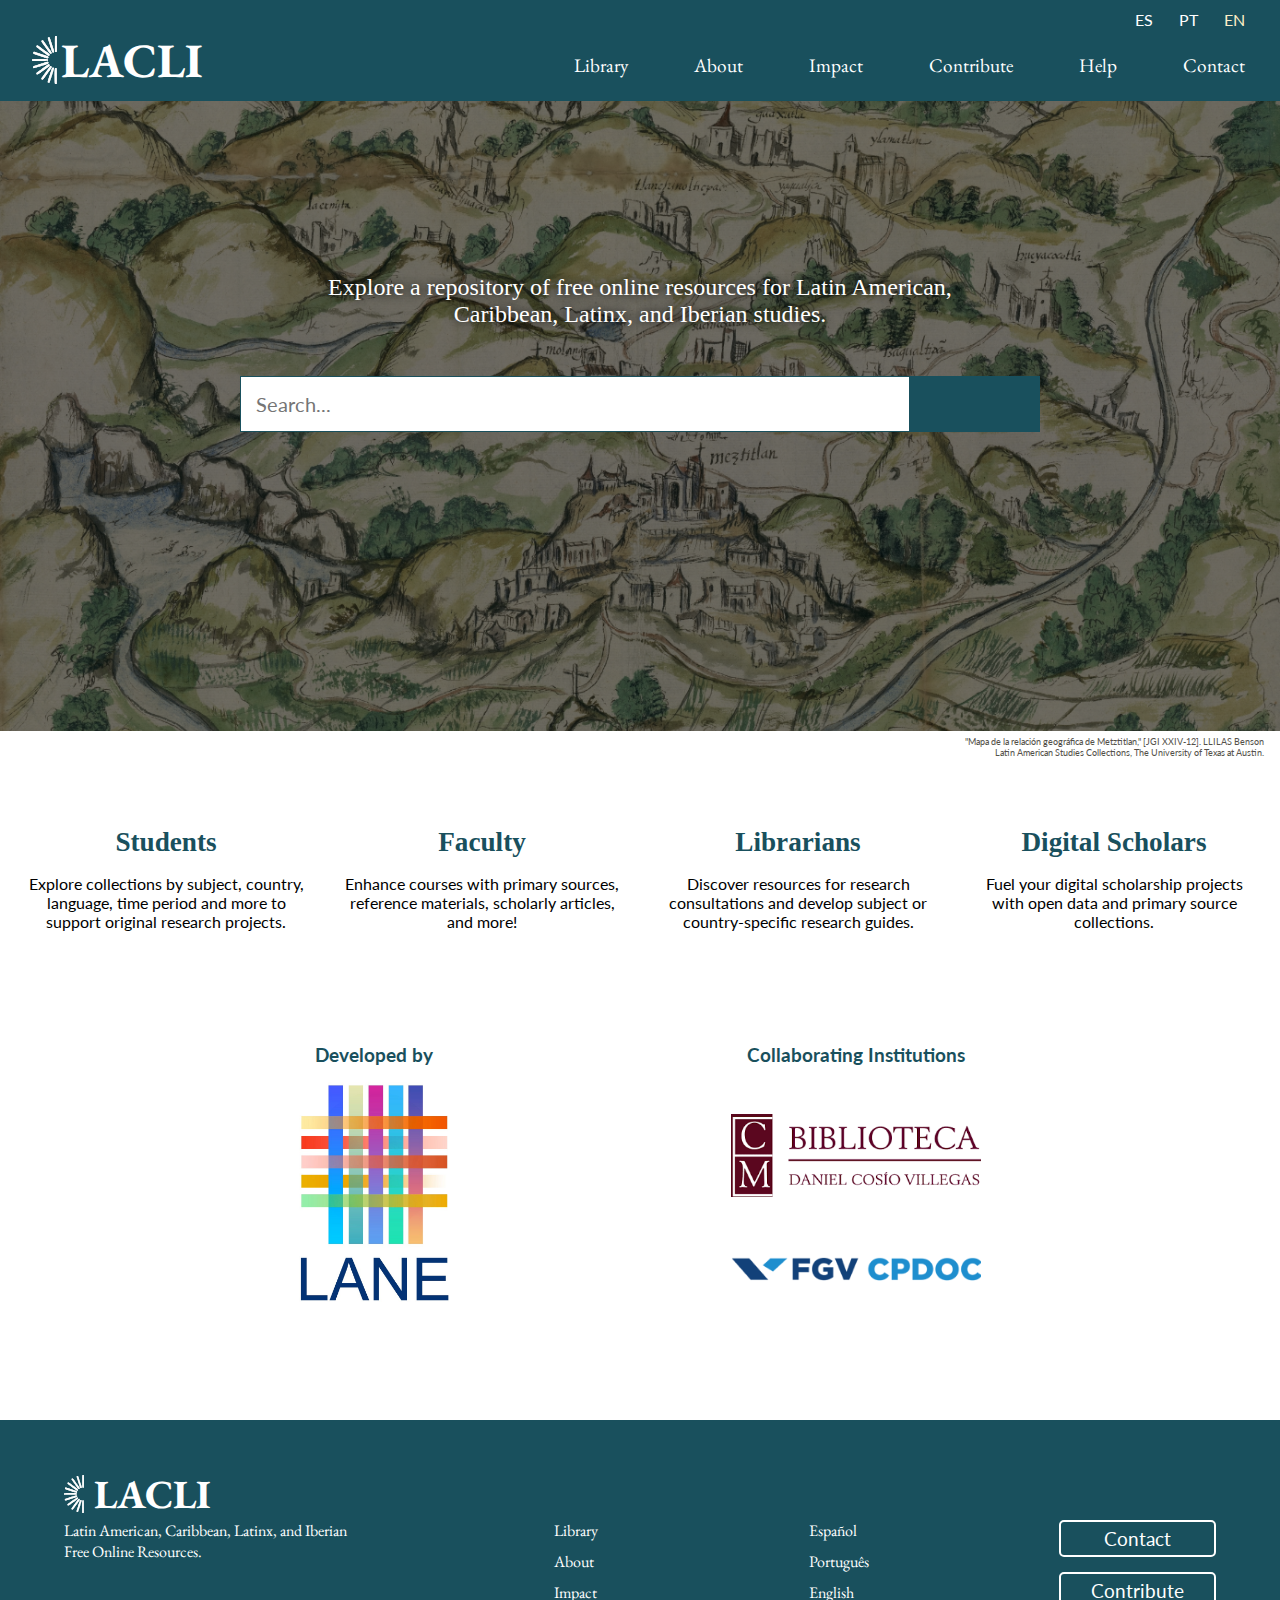
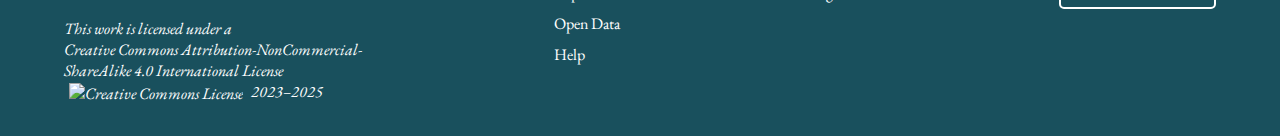
==== commit 0324f142: "major winter revision" ====
--- a/index.html
+++ b/index.html
@@ -41,52 +41,7 @@
         <span class="closebtn" onclick="this.parentElement.style.display='none';">&times;</span>
         We won <a href="http://dhawards.org/dhawards2023/results/" target="_blank" rel="noopener noreferrer">Best Dataset from the DH Awards</a>! Thank you to all who voted and all the project collaborators.
     </div> -->
-    <header>
-        
-        <div class="header-content"> 
-            <div class="languages">
-                <ul class="lang-nav" id="language-navbar">
-                    <li class="lang">
-                        <a href="" data-lang="es" class="lang-link" aria-label="Español" lang="es">ES</a>
-                    </li>
-                    <li class="lang">
-                        <a href="" data-lang="pt" class="lang-link" aria-label="Português" lang="pt">PT</a>
-                    </li>
-                    <li class="lang">
-                        <a href="" data-lang="en" class="lang-link lang-link-active" aria-label="English" lang="en">EN</a>
-                    </li>
-                </ul>
-            </div>
-           <nav>
-              <a href="index.html" class="nav-logo"><img src="media\whitesun.svg" alt="lacli-rays" class="lacli-rays-nav">LACLI</a>
-              <ul class="nav-menu">
-                <li class="nav-item">
-                    <a href="index.html" class="nav-link" id="nav-home">Home</a>
-                  </li>
-                <li class="nav-item">
-                    <a href="library.html" class="nav-link" id="nav-library">Library</a>
-                </li>
-                <li class="nav-item">
-                    <a href="about.html" class="nav-link" id="nav-about">About</a>
-                </li>
-                <li class="nav-item">
-                    <a href="https://docs.google.com/forms/d/e/1FAIpQLSfJGksX1uBHoNNTHSPsRv9wQp4K0yYc4a-OmLMUrciXYqfwMg/viewform" target="_blank" class="nav-link" id="nav-contribute">Contribute</a>
-                </li>
-                <li class="nav-item">
-                    <a href="help.html" class="nav-link" id="nav-help">Help</a>
-                </li>
-                <li class="nav-item">
-                    <a href="contact.html" class="nav-link" id="nav-contact">Contact</a>
-                </li>
-              </ul>
-              <div class="hamburger">
-                 <span class="bar"></span>
-                 <span class="bar"></span>
-                 <span class="bar"></span>
-              </div>
-           </nav>
-        </div>
-    </header>
+    <header id="header-main"></header>
     <section id="index-searchfield">
         <div class="hero-img" alt="&ldquo;Mapa de la Relación Geográfica de Metztitlan&rdquo; // Benson Latin American Collection">
             <div class="hero-content">
@@ -95,9 +50,6 @@
                     <input autocomplete="off" type="text" id="index-search" placeholder="Search...">
                     <button id="index-search-btn"><i class="fa-solid fa-magnifying-glass"></i></button>
                 </div>
-            </div>
-            <div class="hero-award-wrapper">
-                <a href="http://dhawards.org/dhawards2023/results/" target="_blank" rel="noopener noreferrer"><img src="media/DHAwards2023-dataset.png" alt="DH Award"></a>
             </div>
         </div>
         <p class="credit">"Mapa de la relación geográfica de Metztitlan," [JGI XXIV-12]. LLILAS Benson Latin American Studies Collections, The University of Texas at Austin.</p>
@@ -141,9 +93,11 @@
    
     <footer class="footer-main" id="footer-main"></footer>
 
-<script src="scripts/navigation.js"></script>
+<script src="header.js"></script>
+<script src="footer.js"></script>
 <script src="scripts/initQuery.js"></script>
 <script src="./translation/navbar.js"></script>
 <script src="./translation/index.js"></script>
-<script src="footer.js"></script>
+<script src="scripts/navigation.js"></script>
+
 </body>
--- a/styles.css
+++ b/styles.css
@@ -275,14 +275,6 @@
     color: var(--secondary);
 }
 
-/* ----- MAIN ----- */
-main {
-    max-width: 800px;
-    margin: 0 auto 6rem auto;
-    padding: 0 1rem;
-    font-family: 'Lato', sans-serif;
-}
-
 /* ----- INDEX CONTENT ----- */
 #index-content {
     max-width: 1300px;
@@ -528,6 +520,10 @@
 
 
 /* ----- LIBRARY ----- */
+.library-main {
+    max-width: 800px;
+    margin: 0 auto;
+}
 #library-searchfield {
     margin-top: 3rem;
 }
@@ -673,7 +669,9 @@
 }
 
 .resource-accordion {
-    background-color: white;
+    background-color: lightgray;
+    border-radius: 10px;
+    padding: 3px 6px;
     color: var(--secondary);
     cursor: pointer;
     border: none;
@@ -684,8 +682,8 @@
   }
   
 .resource-accordion-active, .resource-accordion:hover {
-    background-color: white;
-    color: var(--primary);
+    background-color: var(--primary);
+    color: white;
 }
 
 .resource-accordion:focus {
@@ -702,6 +700,19 @@
 
 .field {
     margin-top: 0.5rem;
+}
+
+.subject-tag {
+    border: none;
+    background-color: transparent;
+    text-decoration: underline;
+    cursor: pointer;
+    font-family: 'Lato', sans-serif;
+    font-weight: 100;
+}
+
+.subject-tag:hover {
+    color: var(--tertiary);
 }
 
 
@@ -737,78 +748,249 @@
     justify-content: center;
 }
 
-
-/* ----- SUBPAGES ----- */
-.subpage h1 {
+/* ----- MAIN ----- */
+main {
+    margin: 0 auto 6rem auto;
+    padding: 0 1rem;
+    font-family: 'Lato', sans-serif;
+}
+
+/* ----- PAGES ----- */
+main h1 {
     font-family: 'EB Garamond', serif;
     font-size: 2.5rem;
     margin: 3rem 0 2rem 0;
     text-align: center;
 }
 
-.subpage a {
+main a {
     color: var(--primary);
     text-decoration: underline;
 }
 
-.subpage a:hover {
+main a:hover {
     color: var(--tertiary)
 }
 
-.subpage h2 {
+main h2 {
     margin-top: 2.5rem;
     padding-bottom: 1rem;
     font-family: 'EB Garamond', serif;
 }
 
-.subpage p {
-    margin-bottom: 1rem;
-}
-
-.subpage ul {
+main ul {
     list-style-type: circle;
     padding-left: 2rem;
 }
 
-.subpage li {
+main li {
     padding-bottom: 1rem;
 }
 
 
 /* ----- ABOUT ----- */
+
+.about-cards-wrapper {
+    display: flex;
+    gap: 25px;
+    justify-content: center;
+}
+
+.about-card {
+    box-shadow: rgba(0, 0, 0, 0.16) 0px 1px 4px;
+    border-radius: 10px;
+    width: 450px;
+    background-color: rgba(25, 80, 92, 0.1);
+    display: flex;
+    flex-direction: column;
+    position: relative; 
+}
+
+.about-card-title { 
+    margin: 0;
+    padding: 15px;
+    border-top-left-radius: 10px;
+    border-top-right-radius: 10px;
+    background-color: rgba(25, 80, 92, 0.3);
+}
+
+.about-card-content {
+    padding: 15px;
+    font-weight: 100;
+    line-height: 1.5;
+    flex-grow: 1;
+}
+
+.about-card-links-wrapper {
+    display: flex;
+    justify-content: flex-end;
+    align-items: center;
+    padding: 15px;
+    margin-top: auto; 
+}
+
+.about-card-link {
+    margin-left: 15px;
+    text-decoration: none;
+}
+
+.about-card-link i {
+    margin-right: 5px;
+}
+
+.about-collaborators-logos-wrapper {
+    display: flex;
+    align-items: center;
+    justify-content: space-evenly;
+    margin-top: 3rem;
+}
+@media (max-width: 1100px) {
+    .about-cards-wrapper {
+        flex-direction: column;
+    }
+    .about-card {
+        margin: 0 auto;
+        width: 100%;
+        max-width: 800px;
+    }
+}
+@media (max-width: 800px) {
+    .about-collaborators-logos-wrapper {
+        flex-direction: column;
+        gap: 40px;
+    }
+}
+
 .team {
-    padding-top: 3rem;
-}
-
-.team-member {
+    max-width: 800px;
+    margin: 5rem auto;
+}
+
+.team h2 {
+    text-align: center;
+    border-bottom: 1px solid var(--secondary);
     margin-bottom: 1rem;
-}
-
-.team-member p {
-    margin-bottom: 0;
-    color: black
-}
-
-.team-title {
+    padding: 5px;
+}
+
+.person {
+    width: 200px;
+    text-align: center;
+}
+
+.affiliation {
+    font-weight: 200;
     font-style: italic;
-    font-weight: 200;
-    margin: 0;
-}
-
-#collaborators-heading {
-    cursor: pointer;
-}
-
-#collaborators-accordion {
-    display: none;
-  }
+}
+
+#execTeam, #qcTeam, #collaborators {
+    display: flex;
+    flex-wrap: wrap;
+    justify-content: space-between;
+    gap: 30px;
+}
+@media (max-width: 500px) {
+    #execTeam, #qcTeam, #collaborators{
+        flex-wrap: none;
+        flex-direction: column;
+        align-items: center;
+    }
+}
+
+
+/* ----- IMPACT ----- */
+
+.impact-story-wrapper {
+    display: flex;
+    align-items: center; 
+    justify-content: center; 
+    margin-top: 3rem;
+}
   
-#collaborators-accordion.collaborators-accordion-active {
-    display: block
-}
-
+.impact-story-wrapper iframe {
+    box-shadow: rgba(0, 0, 0, 0.24) 0px 3px 8px;
+    height: 315px;
+    width: 100%;
+    max-width: 560px;
+}
+  
+.impact-story-wrapper .impact-news-item {
+    padding-left: 50px;
+    width: 30%;
+    max-width: 400px; 
+    text-align: left;
+}
+.impact-news-item {
+    font-weight: 100;
+    line-height: 1.5;
+}
+@media (max-width: 900px) {
+    .impact-story-wrapper {
+        flex-direction: column;
+    }
+    .impact-story-wrapper .impact-news-item {
+        padding-left: 0;
+        width: 100%;
+        text-align: center;
+        max-width: 600px; 
+    }
+}
+
+#awards-display {
+    margin: 3rem 0;
+    display: flex;
+    flex-wrap: wrap;
+    justify-content: center;
+    align-items: stretch;
+    gap: 40px;
+}
+
+.award-item {
+    width: 150px;
+    padding: 20px;
+    box-shadow: rgba(0, 0, 0, 0.24) 0px 3px 8px;
+    border-radius: 5px;
+    text-align: center;
+}
+
+.award-item a {
+    text-decoration: none;
+}
+.award-item i {
+    font-size: 2rem;
+    padding-bottom: 1rem;
+    color: var(--primary);
+}
+.features-display-heading {
+    text-align: center;
+    margin-top: 4rem;
+}
+
+#features-display {
+    display: flex;
+    flex-wrap: wrap;
+    justify-content: center;
+    align-items: center;
+    gap: 40px;
+}
+
+.feature-item {
+    width: 200px;
+    padding: 20px;
+    box-shadow: rgba(0, 0, 0, 0.24) 0px 3px 8px;
+    border-radius: 5px;
+}
+
+.feature-item-img {
+    width: 100%;
+}
 
 /* ----- HELP ----- */
+
+.help-wrapper {
+    max-width: 800px;
+    margin: 0 auto;
+}
 .help-accordion-wrapper {
     padding-bottom: 150px;
 }
@@ -887,6 +1069,7 @@
 #contact {
     display: flex;
     gap: 2rem;
+    justify-content: center;
 }
 
 .form-control {
@@ -894,6 +1077,10 @@
     font-family: 'Lato', sans-serif;
     padding: 1rem 0.5rem;
     font-size: 1rem;
+}
+.contact-text {
+    font-weight: 100;
+    max-width: 400px;
 }
 
 .col {
@@ -935,4 +1122,4 @@
     .form-control {
         width: 100%;
     }
-}+}
